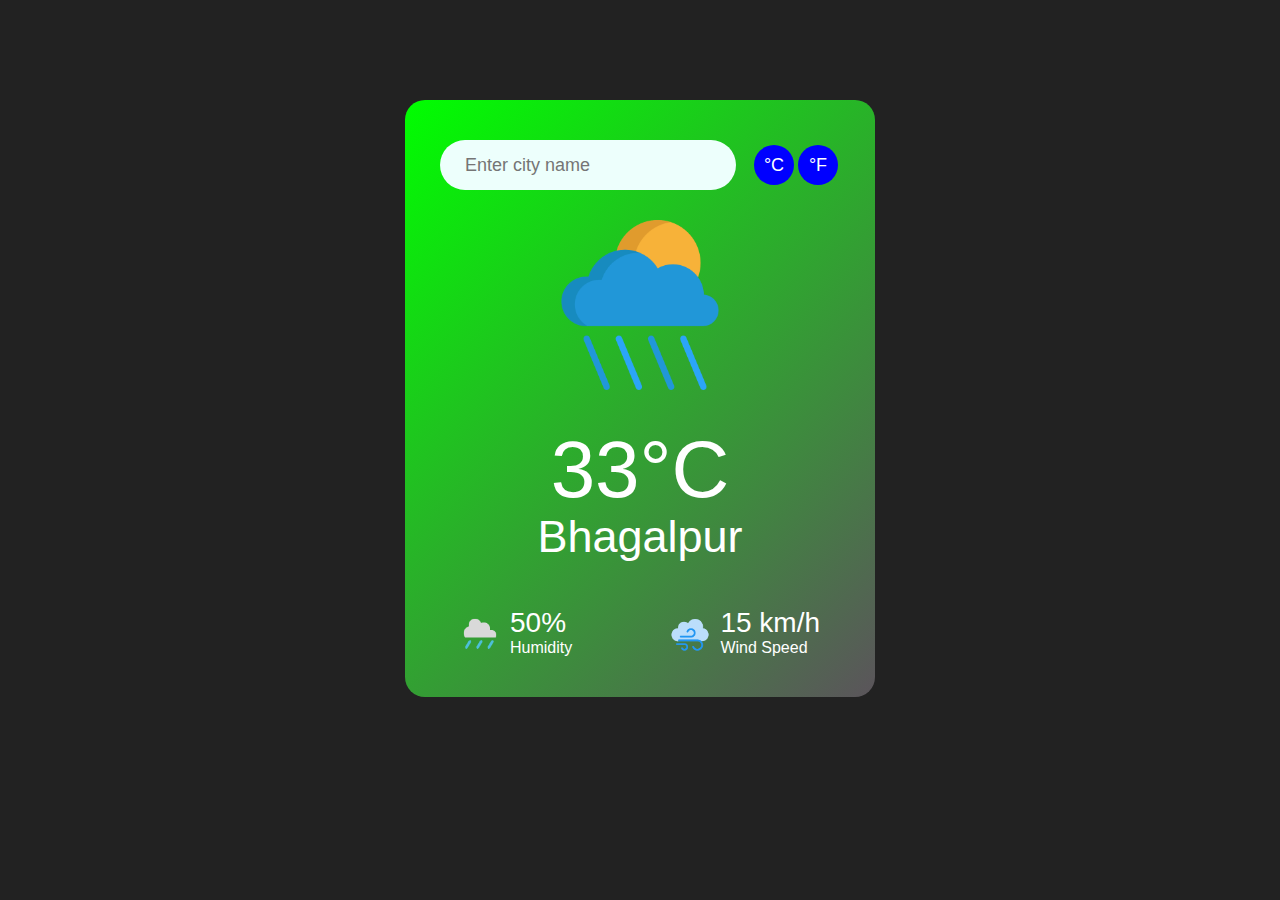
==== index.html @ eb1cabf2 "weather aap project" ====
<!DOCTYPE html>
<html lang="en">
<head>
    <meta charset="UTF-8">
    <meta name="viewport" content="width=device-width, initial-scale=1.0">
    <title>Weather App</title>
    <link rel="stylesheet" href="style.css">
     <link rel="stylesheet" href="media.css">
</head>
<body>
  <div class="card">
    <div class="search">
        <input type="text" placeholder="Enter city name" spellcheck="false">
         <button id="celsius">°C</button>
       
        <button id="fahrenheit">°F</button>
    </div>
   
    <div class="weather">
        <img src="images/rain.png" class="weather-icon">
        <h1 class="temp" > 33°C</h1>
       
          
        <h2 class="city">Bhagalpur</h2>
        <div class="details">
            
             <div class="col">
                <img src="images/humidity.png" alt="">
                <div>
                    <p class="humidity">50%</p>
                    <p>Humidity</p>
                </div>
            </div>
            <div class="col">
                <img src="images/wind.png" alt="">
                <div>
                    <p class="wind">15 km/h</p>
                    <p>Wind Speed</p>
                </div>
            </div>
        </div>
    </div>
  </div>
    <script src="script.js"></script>
</body>
</html>
---- style.css ----
/** @format */

* {
  margin: 0;
  padding: 0;
  font-family: "Poppins", sans-serif;
  box-sizing: border-box;
}

body {
  background-color: #222;
}
.card {
  width: 90%;
  max-width: 470px;
  background: linear-gradient(135deg, #00fe00, #5b545b);
  color: #fff;
  margin: 100px auto 0;
  border-radius: 20px;
  padding: 40px 35px;
  text-align: center;
}
.search {
  width: 100%;
  display: flex;
  align-items: center;
  justify-content: space-between;
}
.search input {
  border: 0;
  outline: 0;
  background: #edfffc;
  color: #555;
  padding: 10px 25px;
  height: 50px;
  border-radius: 25px;
  flex: 1;
  margin-right: 16px;
  font-size: 18px;
}
.search button {
  border: 0;
  outline: 0;
  background: #edfffc;
  border-radius: 50%;
  width: 40px;
  margin: 2px;
  height: 40px;
  cursor: pointer;
  font-size: large;
  font: bold;
  color: #fff;
  background-color: blue;
}

.weather-icon {
  width: 170px;
  margin: 30px;
}
.weather h1 {
  font-size: 80px;
  font-weight: 500;
}
.weather h2 {
  font-size: 45px;
  font-weight: 500;
  margin-top: -5px;
}
.details {
  display: flex;
  align-items: center;
  justify-content: space-between;
  padding: 0 20px;
  margin-top: 50px;
}
.col {
  display: flex;
  align-items: center;
  text-align: left;
}
.col img {
  width: 40px;
  margin-right: 10px;
}
.humidity,
.wind {
  font-size: 28px;
  margin-top: -6px;
}
---- media.css ----
@media screen and (max-width: 700px) {
.card {
  width: 100vw;
  height: 100vh;
  max-width: 100vw;
  margin: 0 0;
  border-radius: 0px;
  padding: 0px 0px;
}
.search {
 padding: 5vw;
  width: 100%;
}
.search button {
  margin: 4px;
}
.weather-icon {
  width: 100px;
  margin: 30px;
}
.weather h1 {
  font-size: 60px;
}
.weather h2 {
  font-size: 40px;
}
.details {
  margin-top: 55px;
}

.col img {
  width: 40px;
  margin-right: 10px;
}
.humidity,
.wind {
  font-size: 20px;
  margin-top: -6px;
}
}
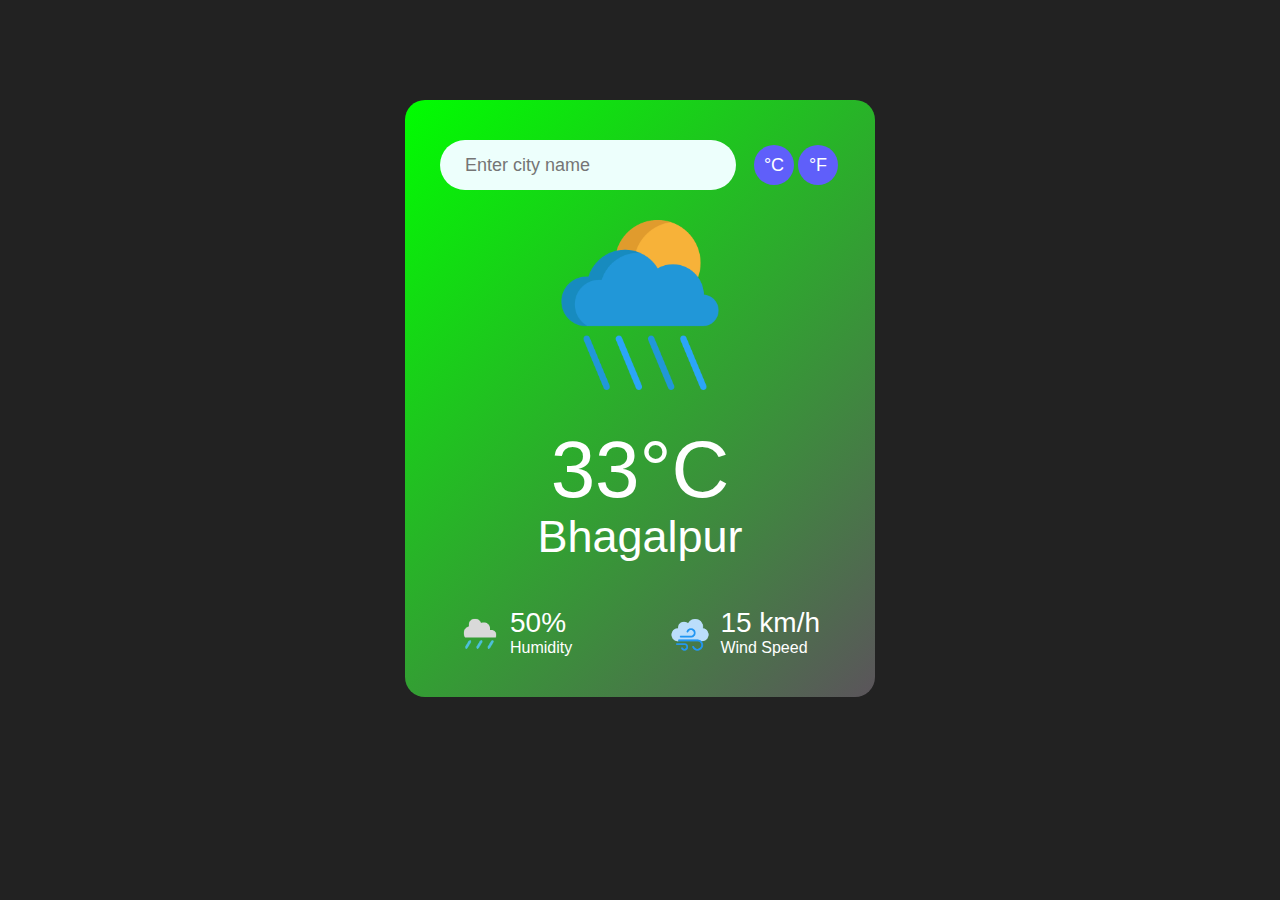
==== commit 090193fa: "mobile" ====
--- a/index.html
+++ b/index.html
@@ -12,7 +12,6 @@
     <div class="search">
         <input type="text" placeholder="Enter city name" spellcheck="false">
          <button id="celsius">°C</button>
-       
         <button id="fahrenheit">°F</button>
     </div>
    
--- a/style.css
+++ b/style.css
@@ -44,13 +44,13 @@
   background: #edfffc;
   border-radius: 50%;
   width: 40px;
-  margin: 2px;
   height: 40px;
+   margin: 2px;
   cursor: pointer;
   font-size: large;
   font: bold;
   color: #fff;
-  background-color: blue;
+  background-color: rgb(95, 95, 250);
 }
 
 .weather-icon {
--- a/media.css
+++ b/media.css
@@ -8,11 +8,19 @@
   padding: 0px 0px;
 }
 .search {
- padding: 5vw;
+ padding: 50px 10px 5px 20px;
   width: 100%;
+}
+.search input {
+  padding: 20px 15px;
+  height: 40px;
+  border-radius: 25px;
+  margin-right: 6px;
 }
 .search button {
   margin: 4px;
+  height: 10vw;
+  width: 10vw;
 }
 .weather-icon {
   width: 100px;
@@ -26,6 +34,7 @@
 }
 .details {
   margin-top: 55px;
+  padding: 0 40px;
 }
 
 .col img {
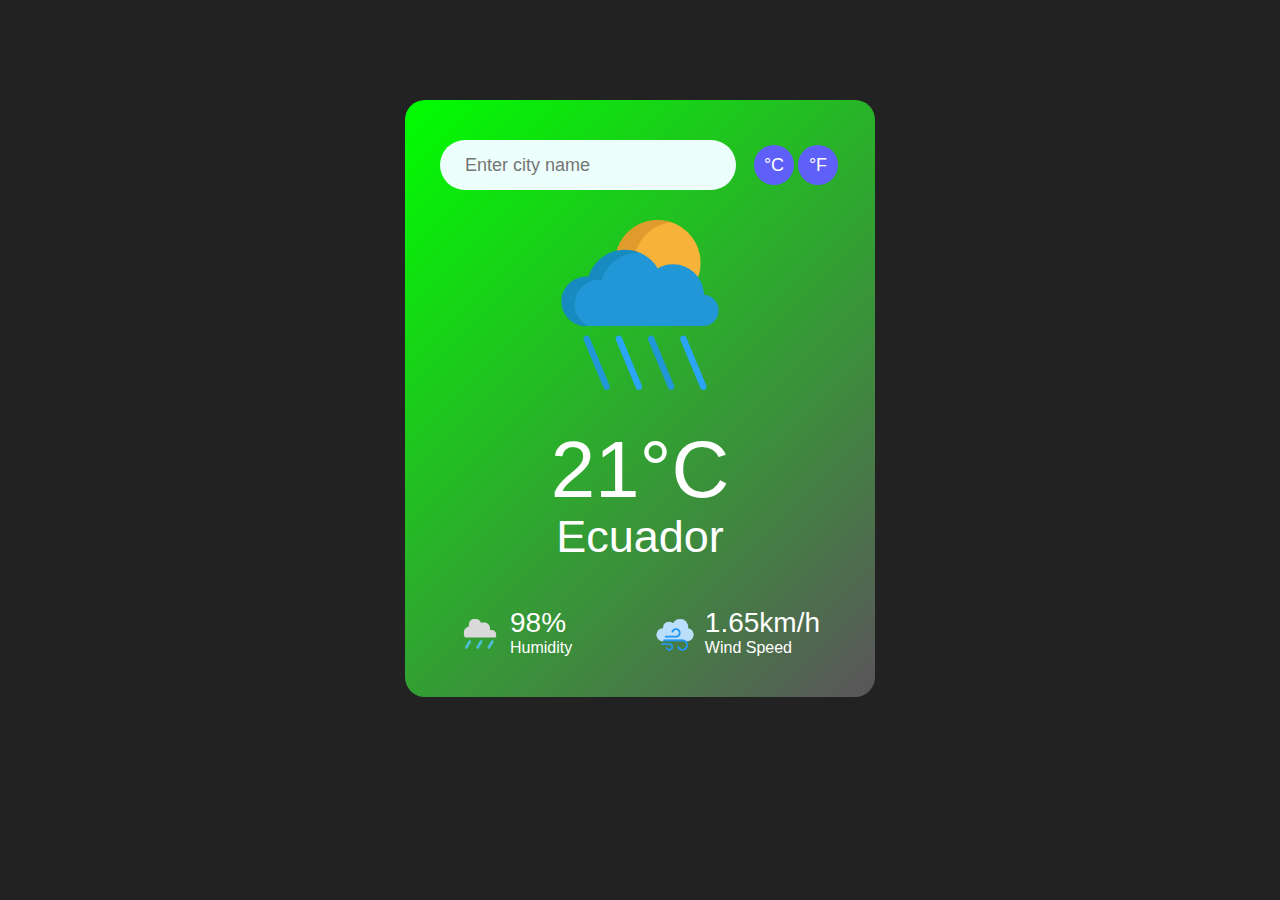
==== commit f2b9cc89: "add geolocation" ====
--- a/index.html
+++ b/index.html
@@ -1,45 +1,44 @@
+<!-- @format -->
+
 <!DOCTYPE html>
 <html lang="en">
-<head>
-    <meta charset="UTF-8">
-    <meta name="viewport" content="width=device-width, initial-scale=1.0">
+  <head>
+    <meta charset="UTF-8" />
+    <meta name="viewport" content="width=device-width, initial-scale=1.0" />
     <title>Weather App</title>
-    <link rel="stylesheet" href="style.css">
-     <link rel="stylesheet" href="media.css">
-</head>
-<body>
-  <div class="card">
-    <div class="search">
-        <input type="text" placeholder="Enter city name" spellcheck="false">
-         <button id="celsius">°C</button>
+    <link rel="stylesheet" href="style.css" />
+    <link rel="stylesheet" href="media.css" />
+  </head>
+  <body>
+    <div class="card">
+      <div class="search">
+        <input type="text" placeholder="Enter city name" spellcheck="false" />
+        <button id="celsius">°C</button>
         <button id="fahrenheit">°F</button>
+      </div>
+
+      <div class="weather">
+        <img src="images/rain.png" class="weather-icon" />
+        <h1 class="temp">21°C</h1>
+        <h2 class="city">Ecuador</h2>
+        <div class="details">
+          <div class="col">
+            <img src="images/humidity.png" alt="" />
+            <div>
+              <p class="humidity">98%</p>
+              <p>Humidity</p>
+            </div>
+          </div>
+          <div class="col">
+            <img src="images/wind.png" alt="" />
+            <div>
+              <p class="wind">1.65km/h</p>
+              <p>Wind Speed</p>
+            </div>
+          </div>
+        </div>
+      </div>
     </div>
-   
-    <div class="weather">
-        <img src="images/rain.png" class="weather-icon">
-        <h1 class="temp" > 33°C</h1>
-       
-          
-        <h2 class="city">Bhagalpur</h2>
-        <div class="details">
-            
-             <div class="col">
-                <img src="images/humidity.png" alt="">
-                <div>
-                    <p class="humidity">50%</p>
-                    <p>Humidity</p>
-                </div>
-            </div>
-            <div class="col">
-                <img src="images/wind.png" alt="">
-                <div>
-                    <p class="wind">15 km/h</p>
-                    <p>Wind Speed</p>
-                </div>
-            </div>
-        </div>
-    </div>
-  </div>
     <script src="script.js"></script>
-</body>
-</html>+  </body>
+</html>
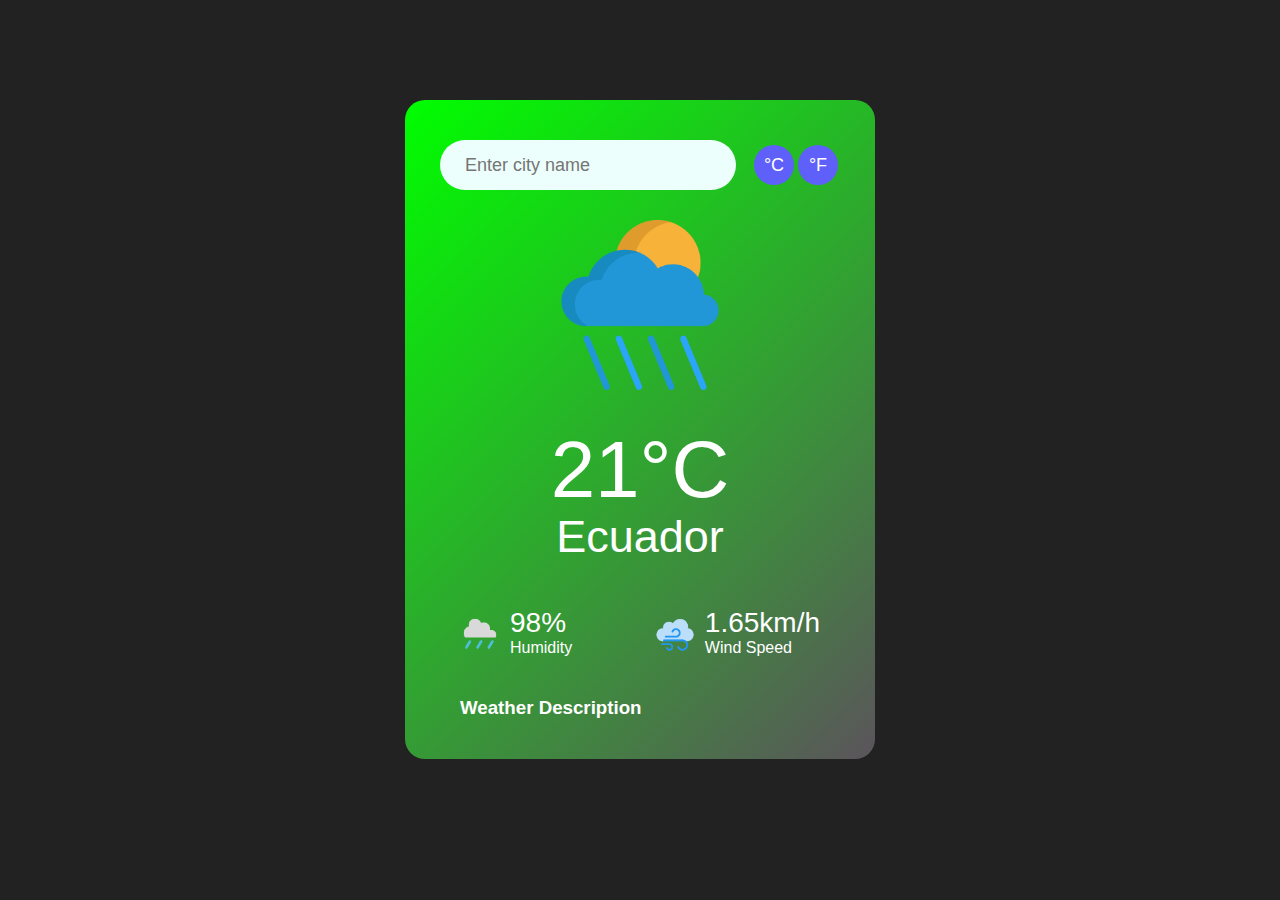
==== commit a30ba628: "add description" ====
--- a/index.html
+++ b/index.html
@@ -19,6 +19,7 @@
 
       <div class="weather">
         <img src="images/rain.png" class="weather-icon" />
+        
         <h1 class="temp">21°C</h1>
         <h2 class="city">Ecuador</h2>
         <div class="details">
@@ -37,7 +38,11 @@
             </div>
           </div>
         </div>
+        <div id="description">
+            <h3> Weather Description</h3>
+        </div>
       </div>
+      
     </div>
     <script src="script.js"></script>
   </body>
--- a/style.css
+++ b/style.css
@@ -87,4 +87,9 @@
   font-size: 28px;
   margin-top: -6px;
 }
+#description{
+  margin-top: 40px;
+  margin-left: 20px;
+  text-align: left;
+}
 
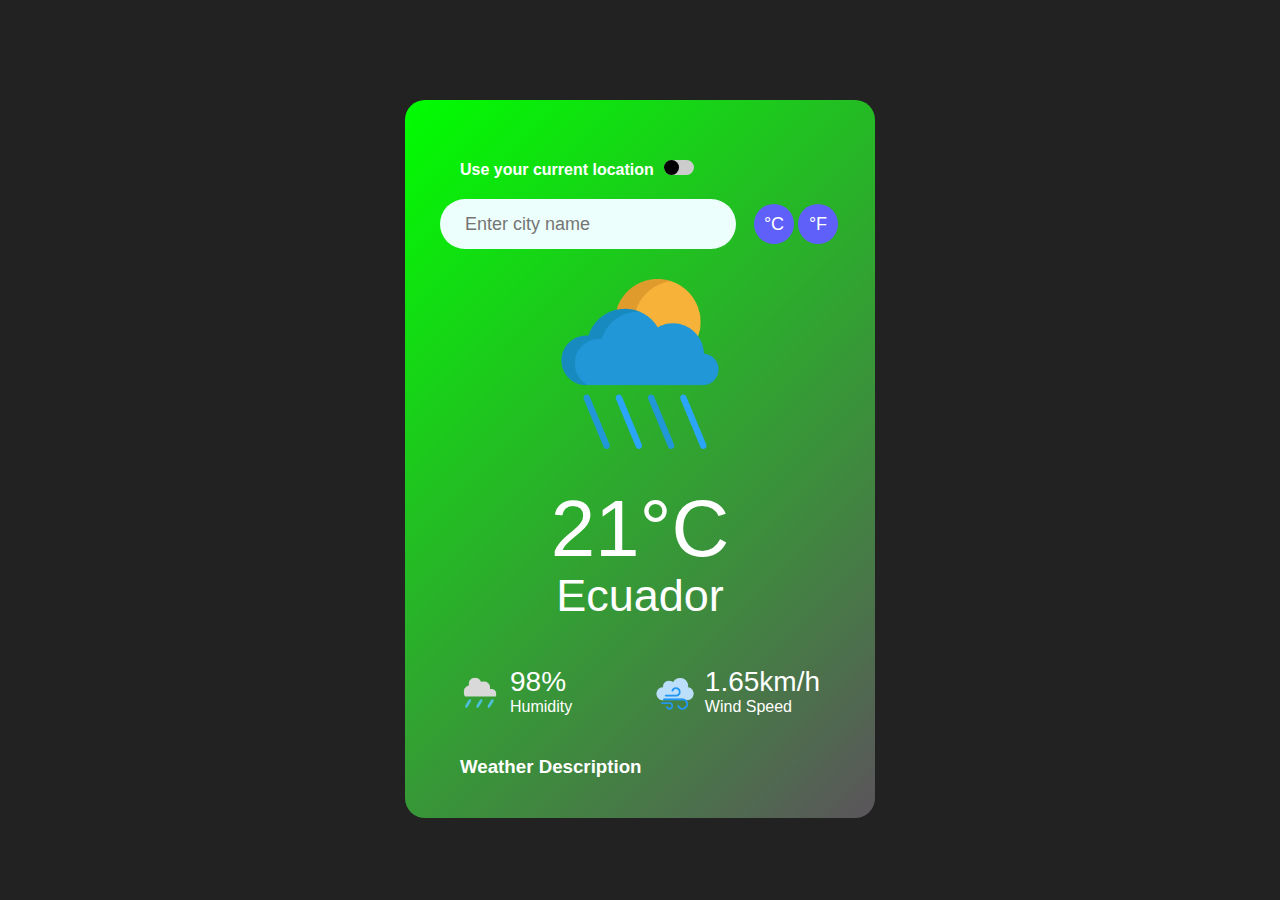
==== commit 01f808ab: "add buttton to get location" ====
--- a/index.html
+++ b/index.html
@@ -8,9 +8,19 @@
     <title>Weather App</title>
     <link rel="stylesheet" href="style.css" />
     <link rel="stylesheet" href="media.css" />
+    <link rel="stylesheet" href="location-slider.css">
   </head>
   <body>
     <div class="card">
+      <div id="location">
+        <h4>Use your current location</h4>
+        <label>
+          <input type="checkbox" />
+          <div class="toggle-container">
+            <div class="toggle-slider"></div>
+          </div>
+        </label>
+      </div>
       <div class="search">
         <input type="text" placeholder="Enter city name" spellcheck="false" />
         <button id="celsius">°C</button>
@@ -19,7 +29,7 @@
 
       <div class="weather">
         <img src="images/rain.png" class="weather-icon" />
-        
+
         <h1 class="temp">21°C</h1>
         <h2 class="city">Ecuador</h2>
         <div class="details">
@@ -39,10 +49,9 @@
           </div>
         </div>
         <div id="description">
-            <h3> Weather Description</h3>
+          <h3>Weather Description</h3>
         </div>
       </div>
-      
     </div>
     <script src="script.js"></script>
   </body>
--- a/style.css
+++ b/style.css
@@ -9,6 +9,15 @@
 
 body {
   background-color: #222;
+}
+#location{
+  display: flex;
+  align-items: center;
+  justify-content: left;
+  padding: 20px;
+}
+#location h4 {
+  margin-right: 10px;
 }
 .card {
   width: 90%;
--- a/media.css
+++ b/media.css
@@ -8,7 +8,7 @@
   padding: 0px 0px;
 }
 .search {
- padding: 50px 10px 5px 20px;
+ padding: 10px 10px 5px 20px;
   width: 100%;
 }
 .search input {
--- a/location-slider.css
+++ b/location-slider.css
@@ -0,0 +1,38 @@
+.toggle-container {
+            display: inline-block;
+            position: relative;
+            width: 30px;
+            height: 15px;
+            background-color: #ccc;
+            border-radius: 15px;
+            cursor: pointer;
+        }
+
+        .toggle-slider {
+            position: absolute;
+            top: 0;
+            left: 0;
+            width: 15px;
+            height: 15px;
+            background-color: #000000;
+            border-radius: 50%;
+            transition: 0.3s;
+        }
+
+        /* Style for the on and off labels */
+        .toggle-label {
+            font-size: 4px;
+            margin-left: 10px;
+        }
+
+        
+
+        /* Checkbox input to handle the state */
+        input[type="checkbox"] {
+            display: none;
+        }
+
+        /* Hide the slider when the checkbox is checked */
+        input[type="checkbox"]:checked + .toggle-container .toggle-slider {
+            left: 15px;
+        }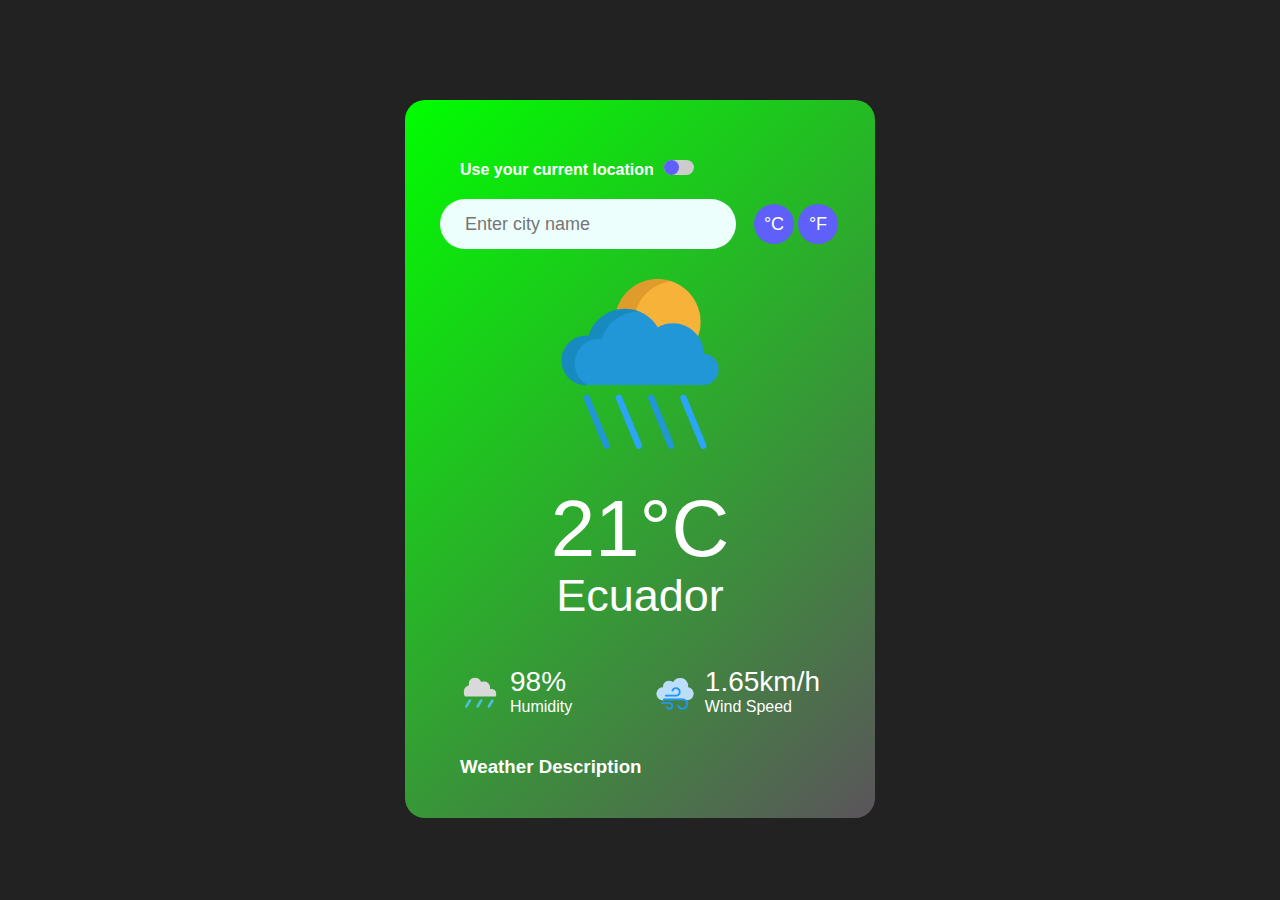
==== commit 99bb4577: "organise css file" ====
--- a/index.html
+++ b/index.html
@@ -6,9 +6,9 @@
     <meta charset="UTF-8" />
     <meta name="viewport" content="width=device-width, initial-scale=1.0" />
     <title>Weather App</title>
-    <link rel="stylesheet" href="style.css" />
-    <link rel="stylesheet" href="media.css" />
-    <link rel="stylesheet" href="location-slider.css">
+    <link rel="stylesheet" href="style/main.css" />
+    <link rel="stylesheet" href="style/media.css" />
+    <link rel="stylesheet" href="style/location-slider.css">
   </head>
   <body>
     <div class="card">
--- a/style/main.css
+++ b/style/main.css
@@ -0,0 +1,104 @@
+/** @format */
+
+* {
+  margin: 0;
+  padding: 0;
+  font-family: "Poppins", sans-serif;
+  box-sizing: border-box;
+}
+
+body {
+  background-color: #222;
+}
+#location{
+  display: flex;
+  align-items: center;
+  justify-content: left;
+  padding: 20px;
+}
+#location h4 {
+  margin-right: 10px;
+}
+.card {
+  width: 90%;
+  max-width: 470px;
+  background: linear-gradient(135deg, #00fe00, #5b545b);
+  color: #fff;
+  margin: 100px auto 0;
+  border-radius: 20px;
+  padding: 40px 35px;
+  text-align: center;
+}
+.search {
+  width: 100%;
+  display: flex;
+  align-items: center;
+  justify-content: space-between;
+}
+.search input {
+  border: 0;
+  outline: 0;
+  background: #edfffc;
+  color: #555;
+  padding: 10px 25px;
+  height: 50px;
+  border-radius: 25px;
+  flex: 1;
+  margin-right: 16px;
+  font-size: 18px;
+}
+.search button {
+  border: 0;
+  outline: 0;
+  background: #edfffc;
+  border-radius: 50%;
+  width: 40px;
+  height: 40px;
+   margin: 2px;
+  cursor: pointer;
+  font-size: large;
+  font: bold;
+  color: #fff;
+  background-color: rgb(95, 95, 250);
+}
+
+.weather-icon {
+  width: 170px;
+  margin: 30px;
+}
+.weather h1 {
+  font-size: 80px;
+  font-weight: 500;
+}
+.weather h2 {
+  font-size: 45px;
+  font-weight: 500;
+  margin-top: -5px;
+}
+.details {
+  display: flex;
+  align-items: center;
+  justify-content: space-between;
+  padding: 0 20px;
+  margin-top: 50px;
+}
+.col {
+  display: flex;
+  align-items: center;
+  text-align: left;
+}
+.col img {
+  width: 40px;
+  margin-right: 10px;
+}
+.humidity,
+.wind {
+  font-size: 28px;
+  margin-top: -6px;
+}
+#description{
+  margin-top: 40px;
+  margin-left: 20px;
+  text-align: left;
+}
+
--- a/style/media.css
+++ b/style/media.css
@@ -0,0 +1,49 @@
+@media screen and (max-width: 700px) {
+.card {
+  width: 100vw;
+  height: 100vh;
+  max-width: 100vw;
+  margin: 0 0;
+  border-radius: 0px;
+  padding: 0px 0px;
+}
+.search {
+ padding: 10px 10px 5px 20px;
+  width: 100%;
+}
+.search input {
+  padding: 20px 15px;
+  height: 40px;
+  border-radius: 25px;
+  margin-right: 6px;
+}
+.search button {
+  margin: 4px;
+  height: 10vw;
+  width: 10vw;
+}
+.weather-icon {
+  width: 100px;
+  margin: 30px;
+}
+.weather h1 {
+  font-size: 60px;
+}
+.weather h2 {
+  font-size: 40px;
+}
+.details {
+  margin-top: 55px;
+  padding: 0 40px;
+}
+
+.col img {
+  width: 40px;
+  margin-right: 10px;
+}
+.humidity,
+.wind {
+  font-size: 20px;
+  margin-top: -6px;
+}
+}
--- a/style/location-slider.css
+++ b/style/location-slider.css
@@ -0,0 +1,38 @@
+.toggle-container {
+            display: inline-block;
+            position: relative;
+            width: 30px;
+            height: 15px;
+            background-color: #ccc;
+            border-radius: 15px;
+            cursor: pointer;
+        }
+
+        .toggle-slider {
+            position: absolute;
+            top: 0;
+            left: 0;
+            width: 15px;
+            height: 15px;
+            background-color: rgb(95, 95, 250);
+            border-radius: 50%;
+            transition: 0.3s;
+        }
+
+        /* Style for the on and off labels */
+        .toggle-label {
+            font-size: 4px;
+            margin-left: 10px;
+        }
+
+        
+
+        /* Checkbox input to handle the state */
+        input[type="checkbox"] {
+            display: none;
+        }
+
+        /* Hide the slider when the checkbox is checked */
+        input[type="checkbox"]:checked + .toggle-container .toggle-slider {
+            left: 15px;
+        }